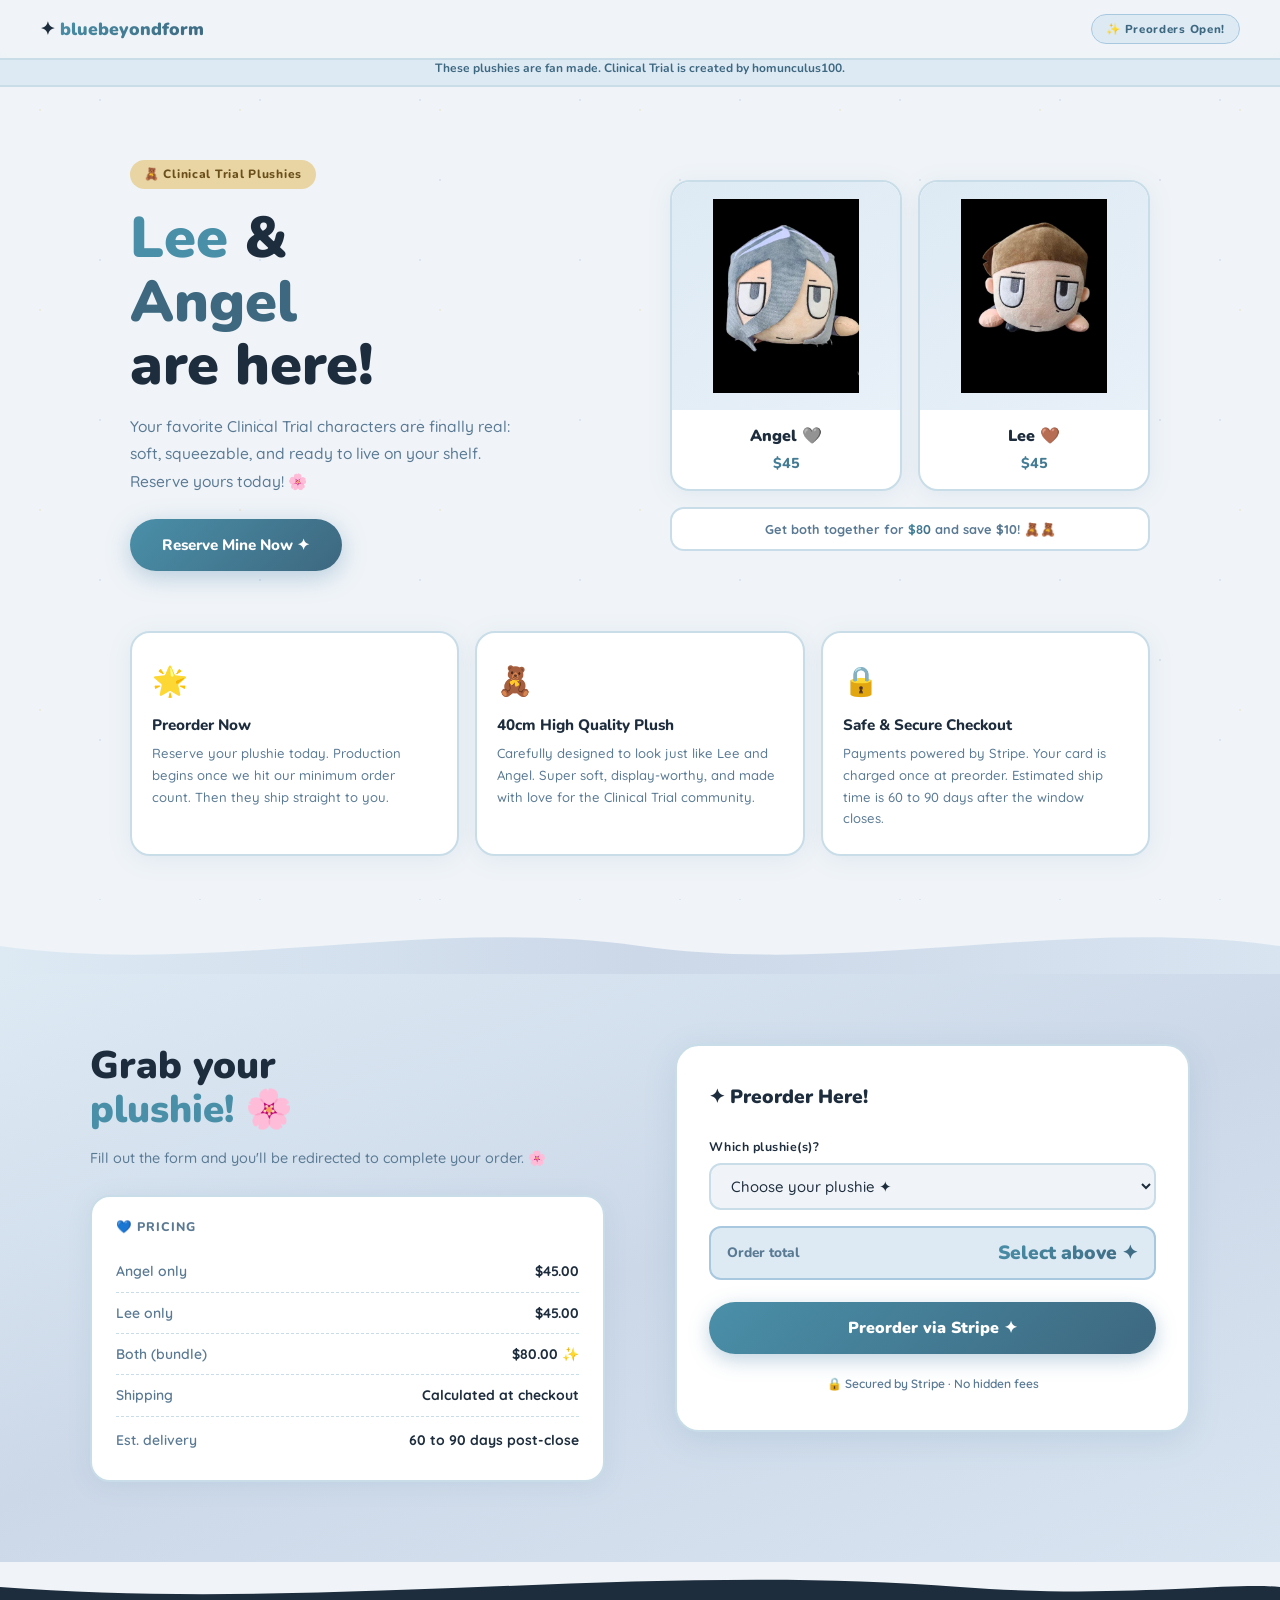
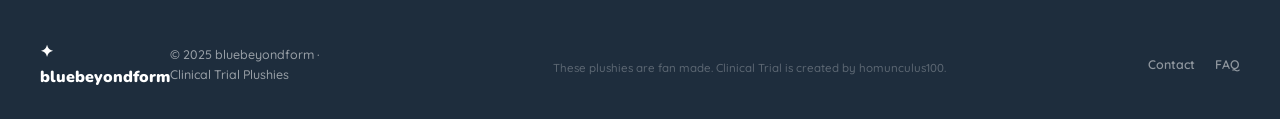
==== index (1).html @ ba19ff81 "Add files via upload" ====
<!DOCTYPE html>
<html lang="en">
<head>
  <meta charset="UTF-8" />
  <meta name="viewport" content="width=device-width, initial-scale=1.0" />
  <title>Clinical Trial Plushies | Preorder Now!</title>
  <link href="https://fonts.googleapis.com/css2?family=Nunito:wght@400;600;700;800;900&family=Quicksand:wght@400;500;600;700&display=swap" rel="stylesheet" />
  <style>
    *, *::before, *::after { box-sizing: border-box; margin: 0; padding: 0; }
    :root {
      --bg: #f0f4f8;
      --surface: #ffffff;
      --ink: #1e2d3d;
      --ink-soft: #5a7a94;
      --blue: #6b9ab8;
      --blue-light: #ddeaf4;
      --blue-mid: #a8c8e0;
      --blue-dark: #3d6880;
      --slate: #8fa8bc;
      --lavender: #b0c4d8;
      --accent: #4a8fa8;
      --accent2: #7bb8d0;
      --yellow: #e8d5a3;
      --border: #c8dde8;
      --font-display: 'Nunito', sans-serif;
      --font-body: 'Quicksand', sans-serif;
      --shadow: 0 4px 24px rgba(74,130,168,0.10);
      --shadow-card: 0 8px 32px rgba(74,130,168,0.15);
    }
    html { scroll-behavior: smooth; }
    body {
      font-family: var(--font-body);
      background: var(--bg);
      color: var(--ink);
      min-height: 100vh;
      font-size: 15px;
      line-height: 1.6;
      overflow-x: hidden;
    }
    body::before {
      content: '';
      position: fixed;
      inset: 0;
      pointer-events: none;
      background-image:
        radial-gradient(circle, #a8c8e0 1.5px, transparent 1.5px),
        radial-gradient(circle, #b0c4d8 1px, transparent 1px),
        radial-gradient(circle, #e8d5a3 1.5px, transparent 1.5px);
      background-size: 160px 160px, 240px 240px, 200px 200px;
      background-position: 20px 20px, 80px 60px, 140px 10px;
      opacity: 0.3;
      z-index: 0;
    }
    nav {
      position: fixed; top:0; left:0; right:0; z-index:100;
      display:flex; align-items:center; justify-content:space-between;
      padding: 14px 40px;
      background: rgba(240,244,248,0.90);
      backdrop-filter: blur(16px);
      border-bottom: 2px solid var(--border);
    }
    .nav-logo {
      font-family: var(--font-display); font-size:1.1rem; font-weight:900;
      color:var(--ink); text-decoration:none;
    }
    .nav-logo span {
      background: linear-gradient(135deg, var(--accent), var(--blue-dark));
      -webkit-background-clip:text; -webkit-text-fill-color:transparent;
    }
    .nav-pill {
      background: var(--blue-light); border: 1.5px solid var(--blue-mid);
      color: var(--blue-dark); font-family:var(--font-display); font-weight:800;
      font-size:0.72rem; letter-spacing:0.06em; padding:5px 14px;
      border-radius:100px; animation: wiggle 3s ease-in-out infinite;
    }
    @keyframes wiggle {
      0%,100% { transform: rotate(-1deg); } 50% { transform: rotate(1.5deg); }
    }
    .hero {
      position:relative; z-index:1;
      padding: 160px 40px 60px;
      max-width:1100px; margin:0 auto;
      display:grid; grid-template-columns:1fr 1fr; gap:60px; align-items:center;
    }
    .eyebrow {
      display:inline-flex; align-items:center; gap:6px;
      background: var(--yellow); color:#6b4f1a;
      font-family:var(--font-display); font-weight:800; font-size:0.75rem;
      letter-spacing:0.06em; padding:5px 14px; border-radius:100px; margin-bottom:18px;
    }
    .hero-text h1 {
      font-family:var(--font-display); font-size:clamp(2.4rem,5vw,3.6rem);
      font-weight:900; line-height:1.1; margin-bottom:16px; color:var(--ink);
    }
    .hero-text h1 .blue { color: var(--accent); }
    .hero-text h1 .slate { color: var(--blue-dark); }
    .hero-text p {
      color:var(--ink-soft); font-size:0.97rem; font-weight:500;
      max-width:380px; margin-bottom:24px; line-height:1.75;
    }
    .cta-btn {
      display:inline-flex; align-items:center; gap:10px;
      background: linear-gradient(135deg, var(--accent), var(--blue-dark));
      color:white; font-family:var(--font-display); font-weight:800;
      font-size:0.95rem; border:none; border-radius:100px;
      padding:14px 32px; cursor:pointer; text-decoration:none;
      box-shadow: 0 6px 24px rgba(74,130,168,0.35);
      transition: transform 0.2s, box-shadow 0.2s;
    }
    .cta-btn:hover { transform:translateY(-3px) scale(1.03); box-shadow:0 12px 32px rgba(74,130,168,0.45); }
    .hero-visual {
      position:relative; z-index:1;
      display:flex; flex-direction:column; align-items:center; gap:16px;
    }
    .char-cards {
      display:grid; grid-template-columns:1fr 1fr; gap:16px; width:100%;
    }
    .char-card {
      background:white; border:2px solid var(--border); border-radius:20px;
      overflow:hidden; box-shadow:var(--shadow);
      display:flex; flex-direction:column; align-items:center;
      transition: transform 0.2s, box-shadow 0.2s;
    }
    .char-card:hover { transform:translateY(-4px); box-shadow:var(--shadow-card); }
    .char-card-img {
      width:100%; aspect-ratio:1;
      background: linear-gradient(145deg, #ddeaf4 0%, #e8f0f8 100%);
      display:flex; align-items:center; justify-content:center;
      overflow:hidden;
    }
    .char-card-img img {
      width:85%; height:85%; object-fit:contain;
      animation: floatPlush 4s ease-in-out infinite;
    }
    .char-card:nth-child(2) .char-card-img img { animation-delay: 0.6s; }
    @keyframes floatPlush {
      0%,100% { transform: translateY(0) rotate(-1deg); }
      50% { transform: translateY(-8px) rotate(1deg); }
    }
    .char-card-info { padding:14px 16px; text-align:center; width:100%; }
    .char-card-info h3 { font-family:var(--font-display); font-weight:900; font-size:1rem; margin-bottom:2px; }
    .char-card-info .char-price {
      font-family:var(--font-display); font-weight:800; font-size:0.9rem;
      background: linear-gradient(135deg, var(--accent), var(--blue-dark));
      -webkit-background-clip:text; -webkit-text-fill-color:transparent;
    }
    .bundle-note {
      background:white; border:2px solid var(--border); border-radius:14px;
      padding:10px 20px; font-size:0.8rem; font-weight:700;
      color:var(--ink-soft); text-align:center; width:100%;
    }
    .bundle-note span {
      background: linear-gradient(135deg, var(--accent), var(--blue-dark));
      -webkit-background-clip:text; -webkit-text-fill-color:transparent;
      font-weight:900;
    }
    .perks {
      position:relative; z-index:1;
      max-width:1100px; margin:0 auto; padding:0 40px 60px;
      display:grid; grid-template-columns:repeat(3,1fr); gap:16px;
    }
    .perk-card {
      background:white; border:2px solid var(--border); border-radius:20px;
      padding:24px 20px; box-shadow:var(--shadow); transition:transform 0.2s;
    }
    .perk-card:hover { transform:translateY(-4px); }
    .perk-icon { font-size:1.8rem; margin-bottom:10px; display:block; }
    .perk-card h3 { font-family:var(--font-display); font-weight:800; font-size:0.95rem; margin-bottom:6px; }
    .perk-card p { font-size:0.82rem; color:var(--ink-soft); font-weight:500; line-height:1.65; }
    .wavy { position:relative; z-index:1; width:100%; overflow:hidden; line-height:0; margin-bottom:-2px; }
    .wavy svg { display:block; }
    .form-section {
      position:relative; z-index:1;
      background: linear-gradient(160deg, #ddeaf4 0%, #ccd8e8 50%, #d8e4f0 100%);
      padding:70px 40px 80px;
    }
    .form-section-inner {
      max-width:1100px; margin:0 auto;
      display:grid; grid-template-columns:1fr 1fr; gap:70px; align-items:start;
    }
    .form-left h2 {
      font-family:var(--font-display); font-weight:900;
      font-size:clamp(1.8rem,3vw,2.5rem); line-height:1.15; margin-bottom:14px;
    }
    .form-left h2 .blue { color:var(--accent); }
    .form-left p {
      color:var(--ink-soft); font-size:0.9rem; font-weight:500;
      margin-bottom:24px; line-height:1.75;
    }
    .math-card {
      background:white; border:2px solid var(--border); border-radius:20px;
      padding:20px 24px; box-shadow:var(--shadow);
    }
    .math-card h4 {
      font-family:var(--font-display); font-weight:800; font-size:0.78rem;
      letter-spacing:0.08em; color:var(--ink-soft); text-transform:uppercase; margin-bottom:14px;
    }
    .math-row {
      display:flex; justify-content:space-between; align-items:center;
      padding:9px 0; border-bottom:1.5px dashed var(--border); font-size:0.87rem;
    }
    .math-row:last-child { border-bottom:none; padding-top:12px; }
    .math-row .label { color:var(--ink-soft); font-weight:600; }
    .math-row .val { font-weight:700; color:var(--ink); }
    .form-box {
      background:white; border:2px solid var(--border); border-radius:24px;
      padding:36px 32px; box-shadow:var(--shadow-card);
    }
    .form-box h3 {
      font-family:var(--font-display); font-weight:900; font-size:1.2rem;
      margin-bottom:24px;
    }
    form { display:flex; flex-direction:column; gap:16px; }
    .field { display:flex; flex-direction:column; gap:6px; }
    .field label {
      font-family:var(--font-display); font-weight:700; font-size:0.78rem;
      color:var(--ink); letter-spacing:0.04em;
    }
    .field input, .field select, .field textarea {
      font-family:var(--font-body); font-size:0.93rem; font-weight:500;
      color:var(--ink); background:var(--bg); border:2px solid var(--border);
      border-radius:12px; padding:11px 16px; outline:none;
      transition: border-color 0.2s, box-shadow 0.2s; width:100%;
    }
    .field input:focus, .field select:focus, .field textarea:focus {
      border-color:var(--blue-mid); box-shadow:0 0 0 3px rgba(168,200,224,0.3);
    }
    .field textarea { resize:vertical; min-height:80px; }
    .field-row { display:grid; grid-template-columns:1fr 1fr; gap:12px; }
    .price-display {
      background: var(--blue-light); border:2px solid var(--blue-mid);
      border-radius:12px; padding:10px 16px;
      display:flex; justify-content:space-between; align-items:center;
    }
    .price-display span { font-family:var(--font-display); font-weight:800; font-size:0.85rem; color:var(--ink-soft); }
    .price-display .live-price {
      font-family:var(--font-display); font-weight:900; font-size:1.2rem;
      background: linear-gradient(135deg, var(--accent), var(--blue-dark));
      -webkit-background-clip:text; -webkit-text-fill-color:transparent;
    }
    .submit-btn {
      display:flex; align-items:center; justify-content:center; gap:10px;
      background: linear-gradient(135deg, var(--accent), var(--blue-dark));
      color:white; font-family:var(--font-display); font-weight:900; font-size:1rem;
      border:none; border-radius:100px; padding:15px 28px; cursor:pointer;
      box-shadow:0 6px 20px rgba(74,130,168,0.35);
      transition:transform 0.2s, box-shadow 0.2s; margin-top:6px; width:100%;
    }
    .submit-btn:hover { transform:translateY(-2px) scale(1.02); box-shadow:0 10px 28px rgba(74,130,168,0.45); }
    .secure-note {
      text-align:center; font-size:0.75rem; color:var(--ink-soft); font-weight:600;
      margin-top:4px; display:flex; align-items:center; justify-content:center; gap:5px;
    }
    .success-msg {
      display:none; flex-direction:column; align-items:center;
      text-align:center; padding:32px 16px; gap:12px;
    }
    .success-msg.visible { display:flex; }
    .success-icon { font-size:3rem; animation:popIn 0.4s cubic-bezier(0.34,1.56,0.64,1); }
    @keyframes popIn { from{transform:scale(0);opacity:0;} to{transform:scale(1);opacity:1;} }
    .success-msg h3 { font-family:var(--font-display); font-weight:900; font-size:1.4rem; }
    .success-msg p { font-size:0.87rem; color:var(--ink-soft); font-weight:500; max-width:280px; }
    .footer-wave { line-height:0; }
    .footer-wave svg { display:block; }
    footer {
      position:relative; z-index:1; background:var(--ink);
      color:rgba(255,255,255,0.55); padding:28px 40px;
      display:flex; justify-content:space-between; align-items:center;
    }
    .foot-logo { font-family:var(--font-display); font-weight:900; font-size:1rem; color:white; }
    footer p { font-size:0.78rem; font-weight:500; }
    footer a { color:rgba(255,255,255,0.5); text-decoration:none; font-size:0.78rem; font-weight:600; }
    footer a:hover { color:var(--blue-mid); }
    .fade-up { opacity:0; transform:translateY(24px); transition:opacity 0.55s ease,transform 0.55s ease; }
    .fade-up.visible { opacity:1; transform:translateY(0); }
    @media(max-width:768px) {
      nav { padding:14px 20px; }
      .hero { grid-template-columns:1fr; padding:110px 20px 40px; gap:32px; }
      .perks { grid-template-columns:1fr; padding:0 20px 40px; }
      .form-section { padding:50px 20px 60px; }
      .form-section-inner { grid-template-columns:1fr; gap:36px; }
      .field-row { grid-template-columns:1fr; }
      footer { flex-direction:column; gap:12px; text-align:center; padding:28px 20px; }
    }
  </style>
</head>
<body>

<nav>
  <a href="#" class="nav-logo">✦ <span>bluebeyondform</span></a>
  <span class="nav-pill">✨ Preorders Open!</span>
</nav>

<div style="position:fixed;top:52px;left:0;right:0;z-index:99;background:var(--blue-light);border-bottom:2px solid var(--border);padding:7px 40px;text-align:center;">
  <p style="font-family:var(--font-display);font-size:0.75rem;font-weight:700;color:var(--blue-dark);">These plushies are fan made. Clinical Trial is created by homunculus100.</p>
</div>

<section class="hero">
  <div class="hero-text fade-up">
    <div class="eyebrow">🧸 Clinical Trial Plushies</div>
    <h1>
      <span class="blue">Lee</span> &amp;<br>
      <span class="slate">Angel</span><br>
      are here!
    </h1>
    <p>Your favorite Clinical Trial characters are finally real: soft, squeezable, and ready to live on your shelf. Reserve yours today! 🌸</p>
    <a href="#preorder" class="cta-btn">Reserve Mine Now ✦</a>
  </div>

  <div class="hero-visual fade-up" style="transition-delay:0.15s">
    <div class="char-cards">
      <div class="char-card">
        <div class="char-card-img">
          <img src="[data-uri]" alt="Angel plushie" />
        </div>
        <div class="char-card-info">
          <h3>Angel 🩶</h3>
          <div class="char-price">$45</div>
        </div>
      </div>
      <div class="char-card">
        <div class="char-card-img">
          <img src="[data-uri]" alt="Lee plushie" />
        </div>
        <div class="char-card-info">
          <h3>Lee 🤎</h3>
          <div class="char-price">$45</div>
        </div>
      </div>
    </div>
    <div class="bundle-note">
      Get both together for <span>$80</span> and save $10! 🧸🧸
    </div>
  </div>
</section>

<section class="perks">
  <div class="perk-card fade-up">
    <span class="perk-icon">🌟</span>
    <h3>Preorder Now</h3>
    <p>Reserve your plushie today. Production begins once we hit our minimum order count. Then they ship straight to you.</p>
  </div>
  <div class="perk-card fade-up" style="transition-delay:0.1s">
    <span class="perk-icon">🧸</span>
    <h3>40cm High Quality Plush</h3>
    <p>Carefully designed to look just like Lee and Angel. Super soft, display-worthy, and made with love for the Clinical Trial community.</p>
  </div>
  <div class="perk-card fade-up" style="transition-delay:0.2s">
    <span class="perk-icon">🔒</span>
    <h3>Safe &amp; Secure Checkout</h3>
    <p>Payments powered by Stripe. Your card is charged once at preorder. Estimated ship time is 60 to 90 days after the window closes.</p>
  </div>
</section>

<div class="wavy">
  <svg viewBox="0 0 1440 60" xmlns="http://www.w3.org/2000/svg" preserveAspectRatio="none" height="60" width="100%">
    <path d="M0,30 C240,60 480,0 720,30 C960,60 1200,0 1440,30 L1440,60 L0,60Z" fill="url(#wg)"/>
    <defs>
      <linearGradient id="wg" x1="0" y1="0" x2="1" y2="0">
        <stop offset="0%" stop-color="#ddeaf4"/>
        <stop offset="50%" stop-color="#ccd8e8"/>
        <stop offset="100%" stop-color="#d8e4f0"/>
      </linearGradient>
    </defs>
  </svg>
</div>

<section class="form-section" id="preorder">
  <div class="form-section-inner">
    <div class="form-left fade-up">
      <h2>Grab your<br><span class="blue">plushie!</span> 🌸</h2>
      <p>Fill out the form and you'll be redirected to complete your order. 🌸</p>
      <div class="math-card">
        <h4>💙 Pricing</h4>
        <div class="math-row">
          <span class="label">Angel only</span>
          <span class="val">$45.00</span>
        </div>
        <div class="math-row">
          <span class="label">Lee only</span>
          <span class="val">$45.00</span>
        </div>
        <div class="math-row">
          <span class="label">Both (bundle)</span>
          <span class="val">$80.00 ✨</span>
        </div>
        <div class="math-row">
          <span class="label">Shipping</span>
          <span class="val">Calculated at checkout</span>
        </div>
        <div class="math-row">
          <span class="label">Est. delivery</span>
          <span class="val">60 to 90 days post-close</span>
        </div>
      </div>
    </div>

    <div class="fade-up" style="transition-delay:0.12s">
      <div class="form-box">
        <h3>✦ Preorder Here!</h3>
        <form id="preorder-form">
          <div class="field">
            <label for="character">Which plushie(s)?</label>
            <select id="character" name="character" required>
              <option value="" disabled selected>Choose your plushie ✦</option>
              <option value="angel" data-price="45">Angel 🐰 · $45</option>
              <option value="lee" data-price="45">Lee 🐶 · $45</option>
              <option value="both" data-price="80">Both 🐰🐶 · $80 (save $10!)</option>
            </select>
          </div>
          <div class="price-display">
            <span>Order total</span>
            <span class="live-price" id="live-price">Select above ✦</span>
          </div>
          <button type="submit" class="submit-btn">Preorder via Stripe ✦</button>
          <p class="secure-note">🔒 Secured by Stripe · No hidden fees</p>
        </form>
        <div class="success-msg" id="success-msg">
          <div class="success-icon">🎉</div>
          <h3>You're on the list!</h3>
          <p>Check your email for confirmation. We'll update you as production gets underway. Thank you! 🌸</p>
        </div>
      </div>
    </div>
  </div>
</section>

<div class="footer-wave">
  <svg viewBox="0 0 1440 50" xmlns="http://www.w3.org/2000/svg" preserveAspectRatio="none" height="50" width="100%">
    <path d="M0,25 C360,50 720,0 1080,25 C1260,37 1380,20 1440,25 L1440,50 L0,50Z" fill="#1e2d3d"/>
  </svg>
</div>

<footer>
  <span class="foot-logo">✦ bluebeyondform</span>
  <p>© 2025 bluebeyondform · Clinical Trial Plushies</p>
  <p style="font-size:0.72rem;opacity:0.5;margin-top:6px;text-align:center;width:100%;">These plushies are fan made. Clinical Trial is created by homunculus100.</p>
  <div style="display:flex;gap:20px;">
    <a href="contact.html">Contact</a>
    <a href="https://bluebeyondform.straw.page/plushiefaq" target="_blank">FAQ</a>
  </div>
</footer>

<script>
  const obs = new IntersectionObserver(entries => {
    entries.forEach(e => { if(e.isIntersecting) e.target.classList.add('visible'); });
  }, { threshold: 0.08 });
  document.querySelectorAll('.fade-up').forEach(el => obs.observe(el));

  const charSelect = document.getElementById('character');
  const livePrice = document.getElementById('live-price');
  const prices = { angel: 45, lee: 45, both: 80 };

  charSelect.addEventListener('change', function() {
    const val = this.value;
    if(prices[val]) livePrice.textContent = '$' + prices[val] + '.00';
  });

  const stripeLinks = {
    angel: 'https://buy.stripe.com/14A5kF2GKaIQ0Ie9qagbm01',
    lee:   'https://buy.stripe.com/6oU28tbdg04c4YucCmgbm00',
    both:  'https://buy.stripe.com/8x2eVf5SW4ksbmS7i2gbm02',
  };

  document.getElementById('preorder-form').addEventListener('submit', function(e) {
    e.preventDefault();
    const character = document.getElementById('character').value;
    if(!character) return;
    window.location.href = stripeLinks[character];
    setTimeout(() => {
      document.getElementById('preorder-form').style.display = 'none';
      document.getElementById('success-msg').classList.add('visible');
    }, 800);
  });
</script>
</body>
</html>
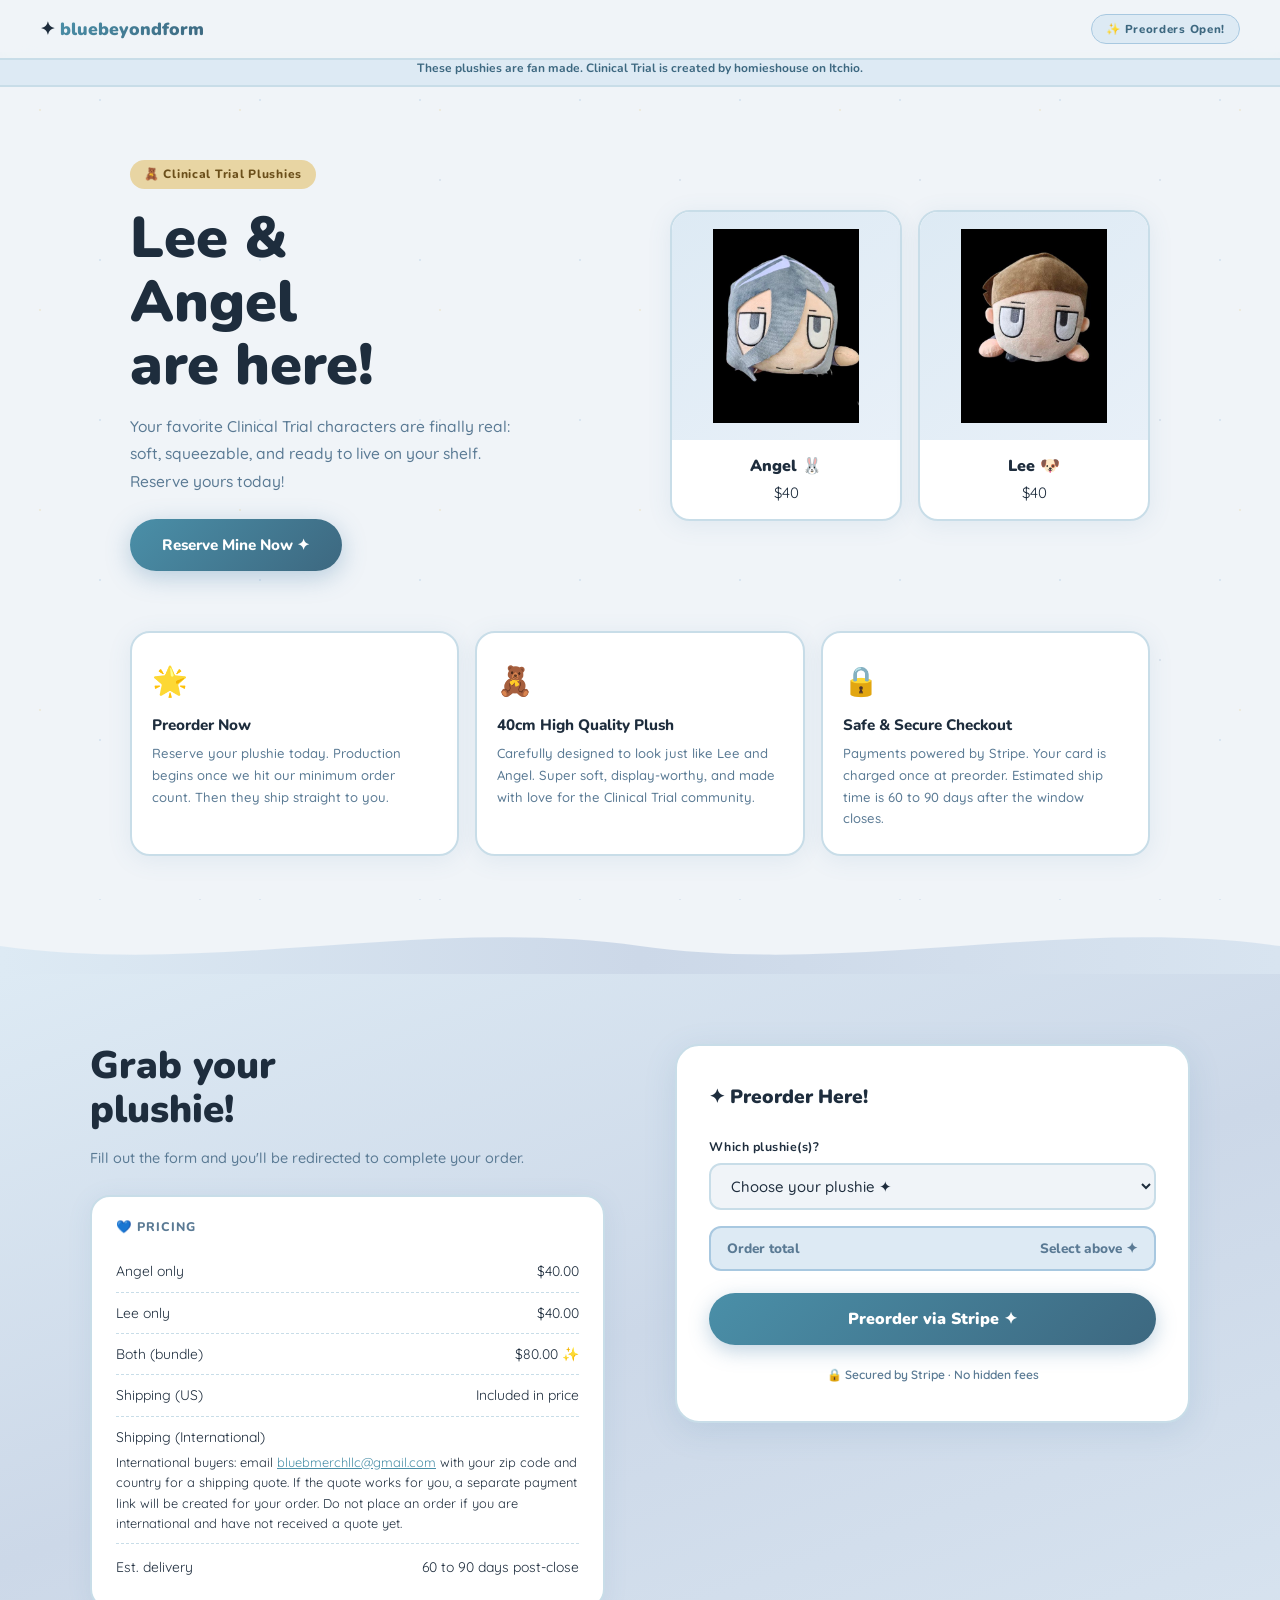
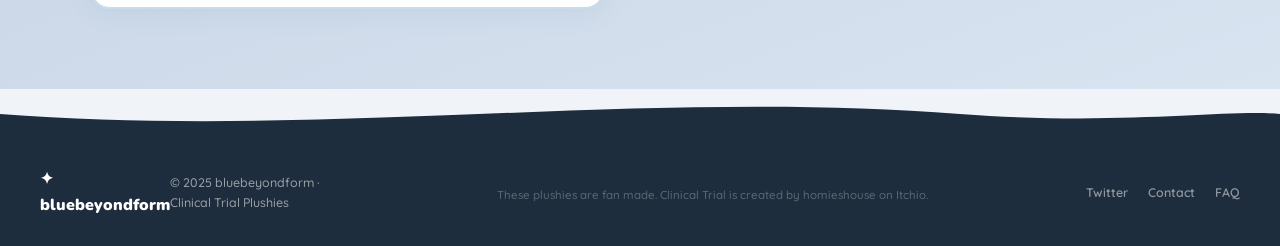
==== commit 3dfda6a6: "Add files via upload" ====
--- a/index (1).html
+++ b/index (1).html
@@ -1,477 +1,480 @@
 <!DOCTYPE html>
 <html lang="en">
 <head>
-  <meta charset="UTF-8" />
-  <meta name="viewport" content="width=device-width, initial-scale=1.0" />
-  <title>Clinical Trial Plushies | Preorder Now!</title>
-  <link href="https://fonts.googleapis.com/css2?family=Nunito:wght@400;600;700;800;900&family=Quicksand:wght@400;500;600;700&display=swap" rel="stylesheet" />
-  <style>
-    *, *::before, *::after { box-sizing: border-box; margin: 0; padding: 0; }
-    :root {
-      --bg: #f0f4f8;
-      --surface: #ffffff;
-      --ink: #1e2d3d;
-      --ink-soft: #5a7a94;
-      --blue: #6b9ab8;
-      --blue-light: #ddeaf4;
-      --blue-mid: #a8c8e0;
-      --blue-dark: #3d6880;
-      --slate: #8fa8bc;
-      --lavender: #b0c4d8;
-      --accent: #4a8fa8;
-      --accent2: #7bb8d0;
-      --yellow: #e8d5a3;
-      --border: #c8dde8;
-      --font-display: 'Nunito', sans-serif;
-      --font-body: 'Quicksand', sans-serif;
-      --shadow: 0 4px 24px rgba(74,130,168,0.10);
-      --shadow-card: 0 8px 32px rgba(74,130,168,0.15);
-    }
-    html { scroll-behavior: smooth; }
-    body {
-      font-family: var(--font-body);
-      background: var(--bg);
-      color: var(--ink);
-      min-height: 100vh;
-      font-size: 15px;
-      line-height: 1.6;
-      overflow-x: hidden;
-    }
-    body::before {
-      content: '';
-      position: fixed;
-      inset: 0;
-      pointer-events: none;
-      background-image:
-        radial-gradient(circle, #a8c8e0 1.5px, transparent 1.5px),
-        radial-gradient(circle, #b0c4d8 1px, transparent 1px),
-        radial-gradient(circle, #e8d5a3 1.5px, transparent 1.5px);
-      background-size: 160px 160px, 240px 240px, 200px 200px;
-      background-position: 20px 20px, 80px 60px, 140px 10px;
-      opacity: 0.3;
-      z-index: 0;
-    }
-    nav {
-      position: fixed; top:0; left:0; right:0; z-index:100;
-      display:flex; align-items:center; justify-content:space-between;
-      padding: 14px 40px;
-      background: rgba(240,244,248,0.90);
-      backdrop-filter: blur(16px);
-      border-bottom: 2px solid var(--border);
-    }
-    .nav-logo {
-      font-family: var(--font-display); font-size:1.1rem; font-weight:900;
-      color:var(--ink); text-decoration:none;
-    }
-    .nav-logo span {
-      background: linear-gradient(135deg, var(--accent), var(--blue-dark));
-      -webkit-background-clip:text; -webkit-text-fill-color:transparent;
-    }
-    .nav-pill {
-      background: var(--blue-light); border: 1.5px solid var(--blue-mid);
-      color: var(--blue-dark); font-family:var(--font-display); font-weight:800;
-      font-size:0.72rem; letter-spacing:0.06em; padding:5px 14px;
-      border-radius:100px; animation: wiggle 3s ease-in-out infinite;
-    }
-    @keyframes wiggle {
-      0%,100% { transform: rotate(-1deg); } 50% { transform: rotate(1.5deg); }
-    }
-    .hero {
-      position:relative; z-index:1;
-      padding: 160px 40px 60px;
-      max-width:1100px; margin:0 auto;
-      display:grid; grid-template-columns:1fr 1fr; gap:60px; align-items:center;
-    }
-    .eyebrow {
-      display:inline-flex; align-items:center; gap:6px;
-      background: var(--yellow); color:#6b4f1a;
-      font-family:var(--font-display); font-weight:800; font-size:0.75rem;
-      letter-spacing:0.06em; padding:5px 14px; border-radius:100px; margin-bottom:18px;
-    }
-    .hero-text h1 {
-      font-family:var(--font-display); font-size:clamp(2.4rem,5vw,3.6rem);
-      font-weight:900; line-height:1.1; margin-bottom:16px; color:var(--ink);
-    }
-    .hero-text h1 .blue { color: var(--accent); }
-    .hero-text h1 .slate { color: var(--blue-dark); }
-    .hero-text p {
-      color:var(--ink-soft); font-size:0.97rem; font-weight:500;
-      max-width:380px; margin-bottom:24px; line-height:1.75;
-    }
-    .cta-btn {
-      display:inline-flex; align-items:center; gap:10px;
-      background: linear-gradient(135deg, var(--accent), var(--blue-dark));
-      color:white; font-family:var(--font-display); font-weight:800;
-      font-size:0.95rem; border:none; border-radius:100px;
-      padding:14px 32px; cursor:pointer; text-decoration:none;
-      box-shadow: 0 6px 24px rgba(74,130,168,0.35);
-      transition: transform 0.2s, box-shadow 0.2s;
-    }
-    .cta-btn:hover { transform:translateY(-3px) scale(1.03); box-shadow:0 12px 32px rgba(74,130,168,0.45); }
-    .hero-visual {
-      position:relative; z-index:1;
-      display:flex; flex-direction:column; align-items:center; gap:16px;
-    }
-    .char-cards {
-      display:grid; grid-template-columns:1fr 1fr; gap:16px; width:100%;
-    }
-    .char-card {
-      background:white; border:2px solid var(--border); border-radius:20px;
-      overflow:hidden; box-shadow:var(--shadow);
-      display:flex; flex-direction:column; align-items:center;
-      transition: transform 0.2s, box-shadow 0.2s;
-    }
-    .char-card:hover { transform:translateY(-4px); box-shadow:var(--shadow-card); }
-    .char-card-img {
-      width:100%; aspect-ratio:1;
-      background: linear-gradient(145deg, #ddeaf4 0%, #e8f0f8 100%);
-      display:flex; align-items:center; justify-content:center;
-      overflow:hidden;
-    }
-    .char-card-img img {
-      width:85%; height:85%; object-fit:contain;
-      animation: floatPlush 4s ease-in-out infinite;
-    }
-    .char-card:nth-child(2) .char-card-img img { animation-delay: 0.6s; }
-    @keyframes floatPlush {
-      0%,100% { transform: translateY(0) rotate(-1deg); }
-      50% { transform: translateY(-8px) rotate(1deg); }
-    }
-    .char-card-info { padding:14px 16px; text-align:center; width:100%; }
-    .char-card-info h3 { font-family:var(--font-display); font-weight:900; font-size:1rem; margin-bottom:2px; }
-    .char-card-info .char-price {
-      font-family:var(--font-display); font-weight:800; font-size:0.9rem;
-      background: linear-gradient(135deg, var(--accent), var(--blue-dark));
-      -webkit-background-clip:text; -webkit-text-fill-color:transparent;
-    }
-    .bundle-note {
-      background:white; border:2px solid var(--border); border-radius:14px;
-      padding:10px 20px; font-size:0.8rem; font-weight:700;
-      color:var(--ink-soft); text-align:center; width:100%;
-    }
-    .bundle-note span {
-      background: linear-gradient(135deg, var(--accent), var(--blue-dark));
-      -webkit-background-clip:text; -webkit-text-fill-color:transparent;
-      font-weight:900;
-    }
-    .perks {
-      position:relative; z-index:1;
-      max-width:1100px; margin:0 auto; padding:0 40px 60px;
-      display:grid; grid-template-columns:repeat(3,1fr); gap:16px;
-    }
-    .perk-card {
-      background:white; border:2px solid var(--border); border-radius:20px;
-      padding:24px 20px; box-shadow:var(--shadow); transition:transform 0.2s;
-    }
-    .perk-card:hover { transform:translateY(-4px); }
-    .perk-icon { font-size:1.8rem; margin-bottom:10px; display:block; }
-    .perk-card h3 { font-family:var(--font-display); font-weight:800; font-size:0.95rem; margin-bottom:6px; }
-    .perk-card p { font-size:0.82rem; color:var(--ink-soft); font-weight:500; line-height:1.65; }
-    .wavy { position:relative; z-index:1; width:100%; overflow:hidden; line-height:0; margin-bottom:-2px; }
-    .wavy svg { display:block; }
-    .form-section {
-      position:relative; z-index:1;
-      background: linear-gradient(160deg, #ddeaf4 0%, #ccd8e8 50%, #d8e4f0 100%);
-      padding:70px 40px 80px;
-    }
-    .form-section-inner {
-      max-width:1100px; margin:0 auto;
-      display:grid; grid-template-columns:1fr 1fr; gap:70px; align-items:start;
-    }
-    .form-left h2 {
-      font-family:var(--font-display); font-weight:900;
-      font-size:clamp(1.8rem,3vw,2.5rem); line-height:1.15; margin-bottom:14px;
-    }
-    .form-left h2 .blue { color:var(--accent); }
-    .form-left p {
-      color:var(--ink-soft); font-size:0.9rem; font-weight:500;
-      margin-bottom:24px; line-height:1.75;
-    }
-    .math-card {
-      background:white; border:2px solid var(--border); border-radius:20px;
-      padding:20px 24px; box-shadow:var(--shadow);
-    }
-    .math-card h4 {
-      font-family:var(--font-display); font-weight:800; font-size:0.78rem;
-      letter-spacing:0.08em; color:var(--ink-soft); text-transform:uppercase; margin-bottom:14px;
-    }
-    .math-row {
-      display:flex; justify-content:space-between; align-items:center;
-      padding:9px 0; border-bottom:1.5px dashed var(--border); font-size:0.87rem;
-    }
-    .math-row:last-child { border-bottom:none; padding-top:12px; }
-    .math-row .label { color:var(--ink-soft); font-weight:600; }
-    .math-row .val { font-weight:700; color:var(--ink); }
-    .form-box {
-      background:white; border:2px solid var(--border); border-radius:24px;
-      padding:36px 32px; box-shadow:var(--shadow-card);
-    }
-    .form-box h3 {
-      font-family:var(--font-display); font-weight:900; font-size:1.2rem;
-      margin-bottom:24px;
-    }
-    form { display:flex; flex-direction:column; gap:16px; }
-    .field { display:flex; flex-direction:column; gap:6px; }
-    .field label {
-      font-family:var(--font-display); font-weight:700; font-size:0.78rem;
-      color:var(--ink); letter-spacing:0.04em;
-    }
-    .field input, .field select, .field textarea {
-      font-family:var(--font-body); font-size:0.93rem; font-weight:500;
-      color:var(--ink); background:var(--bg); border:2px solid var(--border);
-      border-radius:12px; padding:11px 16px; outline:none;
-      transition: border-color 0.2s, box-shadow 0.2s; width:100%;
-    }
-    .field input:focus, .field select:focus, .field textarea:focus {
-      border-color:var(--blue-mid); box-shadow:0 0 0 3px rgba(168,200,224,0.3);
-    }
-    .field textarea { resize:vertical; min-height:80px; }
-    .field-row { display:grid; grid-template-columns:1fr 1fr; gap:12px; }
-    .price-display {
-      background: var(--blue-light); border:2px solid var(--blue-mid);
-      border-radius:12px; padding:10px 16px;
-      display:flex; justify-content:space-between; align-items:center;
-    }
-    .price-display span { font-family:var(--font-display); font-weight:800; font-size:0.85rem; color:var(--ink-soft); }
-    .price-display .live-price {
-      font-family:var(--font-display); font-weight:900; font-size:1.2rem;
-      background: linear-gradient(135deg, var(--accent), var(--blue-dark));
-      -webkit-background-clip:text; -webkit-text-fill-color:transparent;
-    }
-    .submit-btn {
-      display:flex; align-items:center; justify-content:center; gap:10px;
-      background: linear-gradient(135deg, var(--accent), var(--blue-dark));
-      color:white; font-family:var(--font-display); font-weight:900; font-size:1rem;
-      border:none; border-radius:100px; padding:15px 28px; cursor:pointer;
-      box-shadow:0 6px 20px rgba(74,130,168,0.35);
-      transition:transform 0.2s, box-shadow 0.2s; margin-top:6px; width:100%;
-    }
-    .submit-btn:hover { transform:translateY(-2px) scale(1.02); box-shadow:0 10px 28px rgba(74,130,168,0.45); }
-    .secure-note {
-      text-align:center; font-size:0.75rem; color:var(--ink-soft); font-weight:600;
-      margin-top:4px; display:flex; align-items:center; justify-content:center; gap:5px;
-    }
-    .success-msg {
-      display:none; flex-direction:column; align-items:center;
-      text-align:center; padding:32px 16px; gap:12px;
-    }
-    .success-msg.visible { display:flex; }
-    .success-icon { font-size:3rem; animation:popIn 0.4s cubic-bezier(0.34,1.56,0.64,1); }
-    @keyframes popIn { from{transform:scale(0);opacity:0;} to{transform:scale(1);opacity:1;} }
-    .success-msg h3 { font-family:var(--font-display); font-weight:900; font-size:1.4rem; }
-    .success-msg p { font-size:0.87rem; color:var(--ink-soft); font-weight:500; max-width:280px; }
-    .footer-wave { line-height:0; }
-    .footer-wave svg { display:block; }
-    footer {
-      position:relative; z-index:1; background:var(--ink);
-      color:rgba(255,255,255,0.55); padding:28px 40px;
-      display:flex; justify-content:space-between; align-items:center;
-    }
-    .foot-logo { font-family:var(--font-display); font-weight:900; font-size:1rem; color:white; }
-    footer p { font-size:0.78rem; font-weight:500; }
-    footer a { color:rgba(255,255,255,0.5); text-decoration:none; font-size:0.78rem; font-weight:600; }
-    footer a:hover { color:var(--blue-mid); }
-    .fade-up { opacity:0; transform:translateY(24px); transition:opacity 0.55s ease,transform 0.55s ease; }
-    .fade-up.visible { opacity:1; transform:translateY(0); }
-    @media(max-width:768px) {
-      nav { padding:14px 20px; }
-      .hero { grid-template-columns:1fr; padding:110px 20px 40px; gap:32px; }
-      .perks { grid-template-columns:1fr; padding:0 20px 40px; }
-      .form-section { padding:50px 20px 60px; }
-      .form-section-inner { grid-template-columns:1fr; gap:36px; }
-      .field-row { grid-template-columns:1fr; }
-      footer { flex-direction:column; gap:12px; text-align:center; padding:28px 20px; }
-    }
-  </style>
+ <meta charset="UTF-8" />
+ <meta name="viewport" content="width=device-width, initial-scale=1.0" />
+ <title>Clinical Trial Plushies | Preorder Now!</title>
+ <link href="https://fonts.googleapis.com/css2?family=Nunito:wght@400;600;700;800;900&family=Quicksand:wght@400;500;600;700&display=swap" rel="stylesheet" />
+ <style>
+ *, *::before, *::after { box-sizing: border-box; margin: 0; padding: 0; }
+ :root {
+ --bg: #f0f4f8;
+ --surface: #ffffff;
+ --ink: #1e2d3d;
+ --ink-soft: #5a7a94;
+ --blue: #6b9ab8;
+ --blue-light: #ddeaf4;
+ --blue-mid: #a8c8e0;
+ --blue-dark: #3d6880;
+ --slate: #8fa8bc;
+ --lavender: #b0c4d8;
+ --accent: #4a8fa8;
+ --accent2: #7bb8d0;
+ --yellow: #e8d5a3;
+ --border: #c8dde8;
+ --font-display: 'Nunito', sans-serif;
+ --font-body: 'Quicksand', sans-serif;
+ --shadow: 0 4px 24px rgba(74,130,168,0.10);
+ --shadow-card: 0 8px 32px rgba(74,130,168,0.15);
+ }
+ html { scroll-behavior: smooth; }
+ body {
+ font-family: var(--font-body);
+ background: var(--bg);
+ color: var(--ink);
+ min-height: 100vh;
+ font-size: 15px;
+ line-height: 1.6;
+ overflow-x: hidden;
+ }
+ body::before {
+ content: '';
+ position: fixed;
+ inset: 0;
+ pointer-events: none;
+ background-image:
+ radial-gradient(circle, #a8c8e0 1.5px, transparent 1.5px),
+ radial-gradient(circle, #b0c4d8 1px, transparent 1px),
+ radial-gradient(circle, #e8d5a3 1.5px, transparent 1.5px);
+ background-size: 160px 160px, 240px 240px, 200px 200px;
+ background-position: 20px 20px, 80px 60px, 140px 10px;
+ opacity: 0.3;
+ z-index: 0;
+ }
+ nav {
+ position: fixed; top:0; left:0; right:0; z-index:100;
+ display:flex; align-items:center; justify-content:space-between;
+ padding: 14px 40px;
+ background: rgba(240,244,248,0.90);
+ backdrop-filter: blur(16px);
+ border-bottom: 2px solid var(--border);
+ }
+.nav-logo {
+ font-family: var(--font-display); font-size:1.1rem; font-weight:900;
+ color:var(--ink); text-decoration:none;
+ }
+.nav-logo span {
+ background: linear-gradient(135deg, var(--accent), var(--blue-dark));
+ -webkit-background-clip:text; -webkit-text-fill-color:transparent;
+ }
+.nav-pill {
+ background: var(--blue-light); border: 1.5px solid var(--blue-mid);
+ color: var(--blue-dark); font-family:var(--font-display); font-weight:800;
+ font-size:0.72rem; letter-spacing:0.06em; padding:5px 14px;
+ border-radius:100px; animation: wiggle 3s ease-in-out infinite;
+ }
+ @keyframes wiggle {
+ 0%,100% { transform: rotate(-1deg); } 50% { transform: rotate(1.5deg); }
+ }
+.hero {
+ position:relative; z-index:1;
+ padding: 160px 40px 60px;
+ max-width:1100px; margin:0 auto;
+ display:grid; grid-template-columns:1fr 1fr; gap:60px; align-items:center;
+ }
+.eyebrow {
+ display:inline-flex; align-items:center; gap:6px;
+ background: var(--yellow); color:#6b4f1a;
+ font-family:var(--font-display); font-weight:800; font-size:0.75rem;
+ letter-spacing:0.06em; padding:5px 14px; border-radius:100px; margin-bottom:18px;
+ }
+.hero-text h1 {
+ font-family:var(--font-display); font-size:clamp(2.4rem,5vw,3.6rem);
+ font-weight:900; line-height:1.1; margin-bottom:16px; color:var(--ink);
+ }
+.hero-text h1.blue { color: var(--accent); }
+.hero-text h1.slate { color: var(--blue-dark); }
+.hero-text p {
+ color:var(--ink-soft); font-size:0.97rem; font-weight:500;
+ max-width:380px; margin-bottom:24px; line-height:1.75;
+ }
+.cta-btn {
+ display:inline-flex; align-items:center; gap:10px;
+ background: linear-gradient(135deg, var(--accent), var(--blue-dark));
+ color:white; font-family:var(--font-display); font-weight:800;
+ font-size:0.95rem; border:none; border-radius:100px;
+ padding:14px 32px; cursor:pointer; text-decoration:none;
+ box-shadow: 0 6px 24px rgba(74,130,168,0.35);
+ transition: transform 0.2s, box-shadow 0.2s;
+ }
+.cta-btn:hover { transform:translateY(-3px) scale(1.03); box-shadow:0 12px 32px rgba(74,130,168,0.45); }
+.hero-visual {
+ position:relative; z-index:1;
+ display:flex; flex-direction:column; align-items:center; gap:16px;
+ }
+.char-cards {
+ display:grid; grid-template-columns:1fr 1fr; gap:16px; width:100%;
+ }
+.char-card {
+ background:white; border:2px solid var(--border); border-radius:20px;
+ overflow:hidden; box-shadow:var(--shadow);
+ display:flex; flex-direction:column; align-items:center;
+ transition: transform 0.2s, box-shadow 0.2s;
+ }
+.char-card:hover { transform:translateY(-4px); box-shadow:var(--shadow-card); }
+.char-card-img {
+ width:100%; aspect-ratio:1;
+ background: linear-gradient(145deg, #ddeaf4 0%, #e8f0f8 100%);
+ display:flex; align-items:center; justify-content:center;
+ overflow:hidden;
+ }
+.char-card-img img {
+ width:85%; height:85%; object-fit:contain;
+ animation: floatPlush 4s ease-in-out infinite;
+ }
+.char-card:nth-child(2).char-card-img img { animation-delay: 0.6s; }
+ @keyframes floatPlush {
+ 0%,100% { transform: translateY(0) rotate(-1deg); }
+ 50% { transform: translateY(-8px) rotate(1deg); }
+ }
+.char-card-info { padding:14px 16px; text-align:center; width:100%; }
+.char-card-info h3 { font-family:var(--font-display); font-weight:900; font-size:1rem; margin-bottom:2px; }
+.char-card-info.char-price {
+ font-family:var(--font-display); font-weight:800; font-size:0.9rem;
+ background: linear-gradient(135deg, var(--accent), var(--blue-dark));
+ -webkit-background-clip:text; -webkit-text-fill-color:transparent;
+ }
+.bundle-note {
+ background:white; border:2px solid var(--border); border-radius:14px;
+ padding:10px 20px; font-size:0.8rem; font-weight:700;
+ color:var(--ink-soft); text-align:center; width:100%;
+ }
+.bundle-note span {
+ background: linear-gradient(135deg, var(--accent), var(--blue-dark));
+ -webkit-background-clip:text; -webkit-text-fill-color:transparent;
+ font-weight:900;
+ }
+.perks {
+ position:relative; z-index:1;
+ max-width:1100px; margin:0 auto; padding:0 40px 60px;
+ display:grid; grid-template-columns:repeat(3,1fr); gap:16px;
+ }
+.perk-card {
+ background:white; border:2px solid var(--border); border-radius:20px;
+ padding:24px 20px; box-shadow:var(--shadow); transition:transform 0.2s;
+ }
+.perk-card:hover { transform:translateY(-4px); }
+.perk-icon { font-size:1.8rem; margin-bottom:10px; display:block; }
+.perk-card h3 { font-family:var(--font-display); font-weight:800; font-size:0.95rem; margin-bottom:6px; }
+.perk-card p { font-size:0.82rem; color:var(--ink-soft); font-weight:500; line-height:1.65; }
+.wavy { position:relative; z-index:1; width:100%; overflow:hidden; line-height:0; margin-bottom:-2px; }
+.wavy svg { display:block; }
+.form-section {
+ position:relative; z-index:1;
+ background: linear-gradient(160deg, #ddeaf4 0%, #ccd8e8 50%, #d8e4f0 100%);
+ padding:70px 40px 80px;
+ }
+.form-section-inner {
+ max-width:1100px; margin:0 auto;
+ display:grid; grid-template-columns:1fr 1fr; gap:70px; align-items:start;
+ }
+.form-left h2 {
+ font-family:var(--font-display); font-weight:900;
+ font-size:clamp(1.8rem,3vw,2.5rem); line-height:1.15; margin-bottom:14px;
+ }
+.form-left h2.blue { color:var(--accent); }
+.form-left p {
+ color:var(--ink-soft); font-size:0.9rem; font-weight:500;
+ margin-bottom:24px; line-height:1.75;
+ }
+.math-card {
+ background:white; border:2px solid var(--border); border-radius:20px;
+ padding:20px 24px; box-shadow:var(--shadow);
+ }
+.math-card h4 {
+ font-family:var(--font-display); font-weight:800; font-size:0.78rem;
+ letter-spacing:0.08em; color:var(--ink-soft); text-transform:uppercase; margin-bottom:14px;
+ }
+.math-row {
+ display:flex; justify-content:space-between; align-items:center;
+ padding:9px 0; border-bottom:1.5px dashed var(--border); font-size:0.87rem;
+ }
+.math-row:last-child { border-bottom:none; padding-top:12px; }
+.math-row.label { color:var(--ink-soft); font-weight:600; }
+.math-row.val { font-weight:700; color:var(--ink); }
+.form-box {
+ background:white; border:2px solid var(--border); border-radius:24px;
+ padding:36px 32px; box-shadow:var(--shadow-card);
+ }
+.form-box h3 {
+ font-family:var(--font-display); font-weight:900; font-size:1.2rem;
+ margin-bottom:24px;
+ }
+ form { display:flex; flex-direction:column; gap:16px; }
+.field { display:flex; flex-direction:column; gap:6px; }
+.field label {
+ font-family:var(--font-display); font-weight:700; font-size:0.78rem;
+ color:var(--ink); letter-spacing:0.04em;
+ }
+.field input,.field select,.field textarea {
+ font-family:var(--font-body); font-size:0.93rem; font-weight:500;
+ color:var(--ink); background:var(--bg); border:2px solid var(--border);
+ border-radius:12px; padding:11px 16px; outline:none;
+ transition: border-color 0.2s, box-shadow 0.2s; width:100%;
+ }
+.field input:focus,.field select:focus,.field textarea:focus {
+ border-color:var(--blue-mid); box-shadow:0 0 0 3px rgba(168,200,224,0.3);
+ }
+.field textarea { resize:vertical; min-height:80px; }
+.field-row { display:grid; grid-template-columns:1fr 1fr; gap:12px; }
+.price-display {
+ background: var(--blue-light); border:2px solid var(--blue-mid);
+ border-radius:12px; padding:10px 16px;
+ display:flex; justify-content:space-between; align-items:center;
+ }
+.price-display span { font-family:var(--font-display); font-weight:800; font-size:0.85rem; color:var(--ink-soft); }
+.price-display.live-price {
+ font-family:var(--font-display); font-weight:900; font-size:1.2rem;
+ background: linear-gradient(135deg, var(--accent), var(--blue-dark));
+ -webkit-background-clip:text; -webkit-text-fill-color:transparent;
+ }
+.submit-btn {
+ display:flex; align-items:center; justify-content:center; gap:10px;
+ background: linear-gradient(135deg, var(--accent), var(--blue-dark));
+ color:white; font-family:var(--font-display); font-weight:900; font-size:1rem;
+ border:none; border-radius:100px; padding:15px 28px; cursor:pointer;
+ box-shadow:0 6px 20px rgba(74,130,168,0.35);
+ transition:transform 0.2s, box-shadow 0.2s; margin-top:6px; width:100%;
+ }
+.submit-btn:hover { transform:translateY(-2px) scale(1.02); box-shadow:0 10px 28px rgba(74,130,168,0.45); }
+.secure-note {
+ text-align:center; font-size:0.75rem; color:var(--ink-soft); font-weight:600;
+ margin-top:4px; display:flex; align-items:center; justify-content:center; gap:5px;
+ }
+.success-msg {
+ display:none; flex-direction:column; align-items:center;
+ text-align:center; padding:32px 16px; gap:12px;
+ }
+.success-msg.visible { display:flex; }
+.success-icon { font-size:3rem; animation:popIn 0.4s cubic-bezier(0.34,1.56,0.64,1); }
+ @keyframes popIn { from{transform:scale(0);opacity:0;} to{transform:scale(1);opacity:1;} }
+.success-msg h3 { font-family:var(--font-display); font-weight:900; font-size:1.4rem; }
+.success-msg p { font-size:0.87rem; color:var(--ink-soft); font-weight:500; max-width:280px; }
+.footer-wave { line-height:0; }
+.footer-wave svg { display:block; }
+ footer {
+ position:relative; z-index:1; background:var(--ink);
+ color:rgba(255,255,255,0.55); padding:28px 40px;
+ display:flex; justify-content:space-between; align-items:center;
+ }
+.foot-logo { font-family:var(--font-display); font-weight:900; font-size:1rem; color:white; }
+ footer p { font-size:0.78rem; font-weight:500; }
+ footer a { color:rgba(255,255,255,0.5); text-decoration:none; font-size:0.78rem; font-weight:600; }
+ footer a:hover { color:var(--blue-mid); }
+.fade-up { opacity:0; transform:translateY(24px); transition:opacity 0.55s ease,transform 0.55s ease; }
+.fade-up.visible { opacity:1; transform:translateY(0); }
+ @media(max-width:768px) {
+ nav { padding:14px 20px; }
+.hero { grid-template-columns:1fr; padding:110px 20px 40px; gap:32px; }
+.perks { grid-template-columns:1fr; padding:0 20px 40px; }
+.form-section { padding:50px 20px 60px; }
+.form-section-inner { grid-template-columns:1fr; gap:36px; }
+.field-row { grid-template-columns:1fr; }
+ footer { flex-direction:column; gap:12px; text-align:center; padding:28px 20px; }
+ }
+ </style>
 </head>
 <body>
 
 <nav>
-  <a href="#" class="nav-logo">✦ <span>bluebeyondform</span></a>
-  <span class="nav-pill">✨ Preorders Open!</span>
+ <a href="#" class="nav-logo">✦ <span>bluebeyondform</span></a>
+ <span class="nav-pill">✨ Preorders Open!</span>
 </nav>
 
 <div style="position:fixed;top:52px;left:0;right:0;z-index:99;background:var(--blue-light);border-bottom:2px solid var(--border);padding:7px 40px;text-align:center;">
-  <p style="font-family:var(--font-display);font-size:0.75rem;font-weight:700;color:var(--blue-dark);">These plushies are fan made. Clinical Trial is created by homunculus100.</p>
+ <p style="font-family:var(--font-display);font-size:0.75rem;font-weight:700;color:var(--blue-dark);">These plushies are fan made. Clinical Trial is created by homieshouse on Itchio.</p>
 </div>
 
 <section class="hero">
-  <div class="hero-text fade-up">
-    <div class="eyebrow">🧸 Clinical Trial Plushies</div>
-    <h1>
-      <span class="blue">Lee</span> &amp;<br>
-      <span class="slate">Angel</span><br>
-      are here!
-    </h1>
-    <p>Your favorite Clinical Trial characters are finally real: soft, squeezable, and ready to live on your shelf. Reserve yours today! 🌸</p>
-    <a href="#preorder" class="cta-btn">Reserve Mine Now ✦</a>
-  </div>
-
-  <div class="hero-visual fade-up" style="transition-delay:0.15s">
+ <div class="hero-text fade-up">
+ <div class="eyebrow">🧸 Clinical Trial Plushies</div>
+ <h1>
+ <span class="blue">Lee</span> &amp;<br>
+ <span class="slate">Angel</span><br>
+ are here!
+ </h1>
+ <p>Your favorite Clinical Trial characters are finally real: soft, squeezable, and ready to live on your shelf. Reserve yours today! </p>
+ <a href="#preorder" class="cta-btn">Reserve Mine Now ✦</a>
+ </div>
+
+ <div class="hero-visual fade-up" style="transition-delay:0.15s">
     <div class="char-cards">
       <div class="char-card">
         <div class="char-card-img">
-          <img src="[data-uri]" alt="Angel plushie" />
+          <img src="[data-uri]" alt="Angel plushie" style="animation: floatPlush 4s ease-in-out infinite;" />
         </div>
         <div class="char-card-info">
-          <h3>Angel 🩶</h3>
-          <div class="char-price">$45</div>
+          <h3>Angel 🐰</h3>
+          <div class="char-price">$40</div>
         </div>
       </div>
       <div class="char-card">
         <div class="char-card-img">
-          <img src="[data-uri]" alt="Lee plushie" />
+          <img src="[data-uri]" alt="Lee plushie" style="animation: floatPlush 4s ease-in-out infinite 0.6s;" />
         </div>
         <div class="char-card-info">
-          <h3>Lee 🤎</h3>
-          <div class="char-price">$45</div>
-        </div>
-      </div>
-    </div>
-    <div class="bundle-note">
-      Get both together for <span>$80</span> and save $10! 🧸🧸
-    </div>
-  </div>
-</section>
-
-<section class="perks">
-  <div class="perk-card fade-up">
-    <span class="perk-icon">🌟</span>
-    <h3>Preorder Now</h3>
-    <p>Reserve your plushie today. Production begins once we hit our minimum order count. Then they ship straight to you.</p>
-  </div>
-  <div class="perk-card fade-up" style="transition-delay:0.1s">
-    <span class="perk-icon">🧸</span>
-    <h3>40cm High Quality Plush</h3>
-    <p>Carefully designed to look just like Lee and Angel. Super soft, display-worthy, and made with love for the Clinical Trial community.</p>
-  </div>
-  <div class="perk-card fade-up" style="transition-delay:0.2s">
-    <span class="perk-icon">🔒</span>
-    <h3>Safe &amp; Secure Checkout</h3>
-    <p>Payments powered by Stripe. Your card is charged once at preorder. Estimated ship time is 60 to 90 days after the window closes.</p>
-  </div>
-</section>
-
-<div class="wavy">
-  <svg viewBox="0 0 1440 60" xmlns="http://www.w3.org/2000/svg" preserveAspectRatio="none" height="60" width="100%">
-    <path d="M0,30 C240,60 480,0 720,30 C960,60 1200,0 1440,30 L1440,60 L0,60Z" fill="url(#wg)"/>
-    <defs>
-      <linearGradient id="wg" x1="0" y1="0" x2="1" y2="0">
-        <stop offset="0%" stop-color="#ddeaf4"/>
-        <stop offset="50%" stop-color="#ccd8e8"/>
-        <stop offset="100%" stop-color="#d8e4f0"/>
-      </linearGradient>
-    </defs>
-  </svg>
-</div>
-
-<section class="form-section" id="preorder">
-  <div class="form-section-inner">
-    <div class="form-left fade-up">
-      <h2>Grab your<br><span class="blue">plushie!</span> 🌸</h2>
-      <p>Fill out the form and you'll be redirected to complete your order. 🌸</p>
-      <div class="math-card">
-        <h4>💙 Pricing</h4>
-        <div class="math-row">
-          <span class="label">Angel only</span>
-          <span class="val">$45.00</span>
-        </div>
-        <div class="math-row">
-          <span class="label">Lee only</span>
-          <span class="val">$45.00</span>
-        </div>
-        <div class="math-row">
-          <span class="label">Both (bundle)</span>
-          <span class="val">$80.00 ✨</span>
-        </div>
-        <div class="math-row">
-          <span class="label">Shipping</span>
-          <span class="val">Calculated at checkout</span>
-        </div>
-        <div class="math-row">
-          <span class="label">Est. delivery</span>
-          <span class="val">60 to 90 days post-close</span>
-        </div>
-      </div>
-    </div>
-
-    <div class="fade-up" style="transition-delay:0.12s">
-      <div class="form-box">
-        <h3>✦ Preorder Here!</h3>
-        <form id="preorder-form">
-          <div class="field">
-            <label for="character">Which plushie(s)?</label>
-            <select id="character" name="character" required>
-              <option value="" disabled selected>Choose your plushie ✦</option>
-              <option value="angel" data-price="45">Angel 🐰 · $45</option>
-              <option value="lee" data-price="45">Lee 🐶 · $45</option>
-              <option value="both" data-price="80">Both 🐰🐶 · $80 (save $10!)</option>
-            </select>
-          </div>
-          <div class="price-display">
-            <span>Order total</span>
-            <span class="live-price" id="live-price">Select above ✦</span>
-          </div>
-          <button type="submit" class="submit-btn">Preorder via Stripe ✦</button>
-          <p class="secure-note">🔒 Secured by Stripe · No hidden fees</p>
-        </form>
-        <div class="success-msg" id="success-msg">
-          <div class="success-icon">🎉</div>
-          <h3>You're on the list!</h3>
-          <p>Check your email for confirmation. We'll update you as production gets underway. Thank you! 🌸</p>
+          <h3>Lee 🐶</h3>
+          <div class="char-price">$40</div>
         </div>
       </div>
     </div>
   </div>
 </section>
 
+<section class="perks">
+ <div class="perk-card fade-up">
+ <span class="perk-icon">🌟</span>
+ <h3>Preorder Now</h3>
+ <p>Reserve your plushie today. Production begins once we hit our minimum order count. Then they ship straight to you.</p>
+ </div>
+ <div class="perk-card fade-up" style="transition-delay:0.1s">
+ <span class="perk-icon">🧸</span>
+ <h3>40cm High Quality Plush</h3>
+ <p>Carefully designed to look just like Lee and Angel. Super soft, display-worthy, and made with love for the Clinical Trial community.</p>
+ </div>
+ <div class="perk-card fade-up" style="transition-delay:0.2s">
+ <span class="perk-icon">🔒</span>
+ <h3>Safe &amp; Secure Checkout</h3>
+ <p>Payments powered by Stripe. Your card is charged once at preorder. Estimated ship time is 60 to 90 days after the window closes.</p>
+ </div>
+
+</section>
+
+<div class="wavy">
+ <svg viewBox="0 0 1440 60" xmlns="http://www.w3.org/2000/svg" preserveAspectRatio="none" height="60" width="100%">
+ <path d="M0,30 C240,60 480,0 720,30 C960,60 1200,0 1440,30 L1440,60 L0,60Z" fill="url(#wg)"/>
+ <defs>
+ <linearGradient id="wg" x1="0" y1="0" x2="1" y2="0">
+ <stop offset="0%" stop-color="#ddeaf4"/>
+ <stop offset="50%" stop-color="#ccd8e8"/>
+ <stop offset="100%" stop-color="#d8e4f0"/>
+ </linearGradient>
+ </defs>
+ </svg>
+</div>
+
+<section class="form-section" id="preorder">
+ <div class="form-section-inner">
+ <div class="form-left fade-up">
+ <h2>Grab your<br><span class="blue">plushie!</span> </h2>
+ <p>Fill out the form and you'll be redirected to complete your order. </p>
+ <div class="math-card">
+ <h4>💙 Pricing</h4>
+ <div class="math-row">
+ <span class="label">Angel only</span>
+ <span class="val">$40.00</span>
+ </div>
+ <div class="math-row">
+ <span class="label">Lee only</span>
+ <span class="val">$40.00</span>
+ </div>
+ <div class="math-row">
+ <span class="label">Both (bundle)</span>
+ <span class="val">$80.00 ✨</span>
+ </div>
+ <div class="math-row">
+ <span class="label">Shipping (US)</span>
+ <span class="val">Included in price</span>
+ </div>
+ <div class="math-row" style="flex-direction:column;align-items:flex-start;gap:4px;">
+ <span class="label">Shipping (International)</span>
+ <span class="val" style="font-size:0.8rem;">International buyers: email <a href="mailto:bluebmerchllc@gmail.com?subject=International Shipping Quote" style="color:var(--accent);">bluebmerchllc@gmail.com</a> with your zip code and country for a shipping quote. If the quote works for you, a separate payment link will be created for your order. Do not place an order if you are international and have not received a quote yet.</span>
+ </div>
+ <div class="math-row">
+ <span class="label">Est. delivery</span>
+ <span class="val">60 to 90 days post-close</span>
+ </div>
+ </div>
+ </div>
+
+ <div class="fade-up" style="transition-delay:0.12s">
+ <div class="form-box">
+ <h3>✦ Preorder Here!</h3>
+ <form id="preorder-form">
+ <div class="field">
+ <label for="character">Which plushie(s)?</label>
+ <select id="character" name="character" required>
+ <option value="" disabled selected>Choose your plushie ✦</option>
+ <option value="angel" data-price="40">Angel 🐰 · $40</option>
+ <option value="lee" data-price="40">Lee 🐶 · $40</option>
+ <option value="both" data-price="80">Both 🐰🐶 · $80</option>
+ </select>
+ </div>
+ <div class="price-display">
+ <span>Order total</span>
+ <span class="live-price" id="live-price">Select above ✦</span>
+ </div>
+ <button type="submit" class="submit-btn">Preorder via Stripe ✦</button>
+ <p class="secure-note">🔒 Secured by Stripe · No hidden fees</p>
+ </form>
+ <div class="success-msg" id="success-msg">
+ <div class="success-icon">🧸</div>
+ <h3>Thank you!</h3>
+ <p>Check your email for confirmation. We'll update you as production gets underway. Thank you! </p>
+ </div>
+ </div>
+ </div>
+ </div>
+</section>
+
 <div class="footer-wave">
-  <svg viewBox="0 0 1440 50" xmlns="http://www.w3.org/2000/svg" preserveAspectRatio="none" height="50" width="100%">
-    <path d="M0,25 C360,50 720,0 1080,25 C1260,37 1380,20 1440,25 L1440,50 L0,50Z" fill="#1e2d3d"/>
-  </svg>
+ <svg viewBox="0 0 1440 50" xmlns="http://www.w3.org/2000/svg" preserveAspectRatio="none" height="50" width="100%">
+ <path d="M0,25 C360,50 720,0 1080,25 C1260,37 1380,20 1440,25 L1440,50 L0,50Z" fill="#1e2d3d"/>
+ </svg>
 </div>
 
 <footer>
-  <span class="foot-logo">✦ bluebeyondform</span>
-  <p>© 2025 bluebeyondform · Clinical Trial Plushies</p>
-  <p style="font-size:0.72rem;opacity:0.5;margin-top:6px;text-align:center;width:100%;">These plushies are fan made. Clinical Trial is created by homunculus100.</p>
-  <div style="display:flex;gap:20px;">
-    <a href="contact.html">Contact</a>
-    <a href="https://bluebeyondform.straw.page/plushiefaq" target="_blank">FAQ</a>
-  </div>
+ <span class="foot-logo">✦ bluebeyondform</span>
+ <p>© 2025 bluebeyondform · Clinical Trial Plushies</p>
+ <p style="font-size:0.72rem;opacity:0.5;margin-top:6px;text-align:center;width:100%;">These plushies are fan made. Clinical Trial is created by homieshouse on Itchio.</p>
+ <div style="display:flex;gap:20px;">
+ <a href="https://x.com/bluebeyondform" target="_blank">Twitter</a>
+ <a href="contact.html">Contact</a>
+ <a href="https://bluebeyondform.straw.page/plushiefaq" target="_blank">FAQ</a>
+ </div>
 </footer>
 
 <script>
-  const obs = new IntersectionObserver(entries => {
-    entries.forEach(e => { if(e.isIntersecting) e.target.classList.add('visible'); });
-  }, { threshold: 0.08 });
-  document.querySelectorAll('.fade-up').forEach(el => obs.observe(el));
-
-  const charSelect = document.getElementById('character');
-  const livePrice = document.getElementById('live-price');
-  const prices = { angel: 45, lee: 45, both: 80 };
-
-  charSelect.addEventListener('change', function() {
-    const val = this.value;
-    if(prices[val]) livePrice.textContent = '$' + prices[val] + '.00';
-  });
-
-  const stripeLinks = {
-    angel: 'https://buy.stripe.com/14A5kF2GKaIQ0Ie9qagbm01',
-    lee:   'https://buy.stripe.com/6oU28tbdg04c4YucCmgbm00',
-    both:  'https://buy.stripe.com/8x2eVf5SW4ksbmS7i2gbm02',
-  };
-
-  document.getElementById('preorder-form').addEventListener('submit', function(e) {
-    e.preventDefault();
-    const character = document.getElementById('character').value;
-    if(!character) return;
-    window.location.href = stripeLinks[character];
-    setTimeout(() => {
-      document.getElementById('preorder-form').style.display = 'none';
-      document.getElementById('success-msg').classList.add('visible');
-    }, 800);
-  });
+ const obs = new IntersectionObserver(entries => {
+ entries.forEach(e => { if(e.isIntersecting) e.target.classList.add('visible'); });
+ }, { threshold: 0.08 });
+ document.querySelectorAll('.fade-up').forEach(el => obs.observe(el));
+
+ const charSelect = document.getElementById('character');
+ const livePrice = document.getElementById('live-price');
+ const prices = { angel: 40, lee: 40, both: 80 };
+
+ charSelect.addEventListener('change', function() {
+ const val = this.value;
+ if(prices[val]) livePrice.textContent = '$' + prices[val] + '.00';
+ });
+
+ const stripeLinks = {
+ angel: 'https://buy.stripe.com/14A5kF2GKaIQ0Ie9qagbm01',
+ lee: 'https://buy.stripe.com/6oU28tbdg04c4YucCmgbm00',
+ both: 'https://buy.stripe.com/8x2eVf5SW4ksbmS7i2gbm02',
+ };
+
+ document.getElementById('preorder-form').addEventListener('submit', function(e) {
+ e.preventDefault();
+ const character = document.getElementById('character').value;
+ if(!character) return;
+ window.location.href = stripeLinks[character];
+ setTimeout(() => {
+ document.getElementById('preorder-form').style.display = 'none';
+ document.getElementById('success-msg').classList.add('visible');
+ }, 800);
+ });
 </script>
 </body>
 </html>
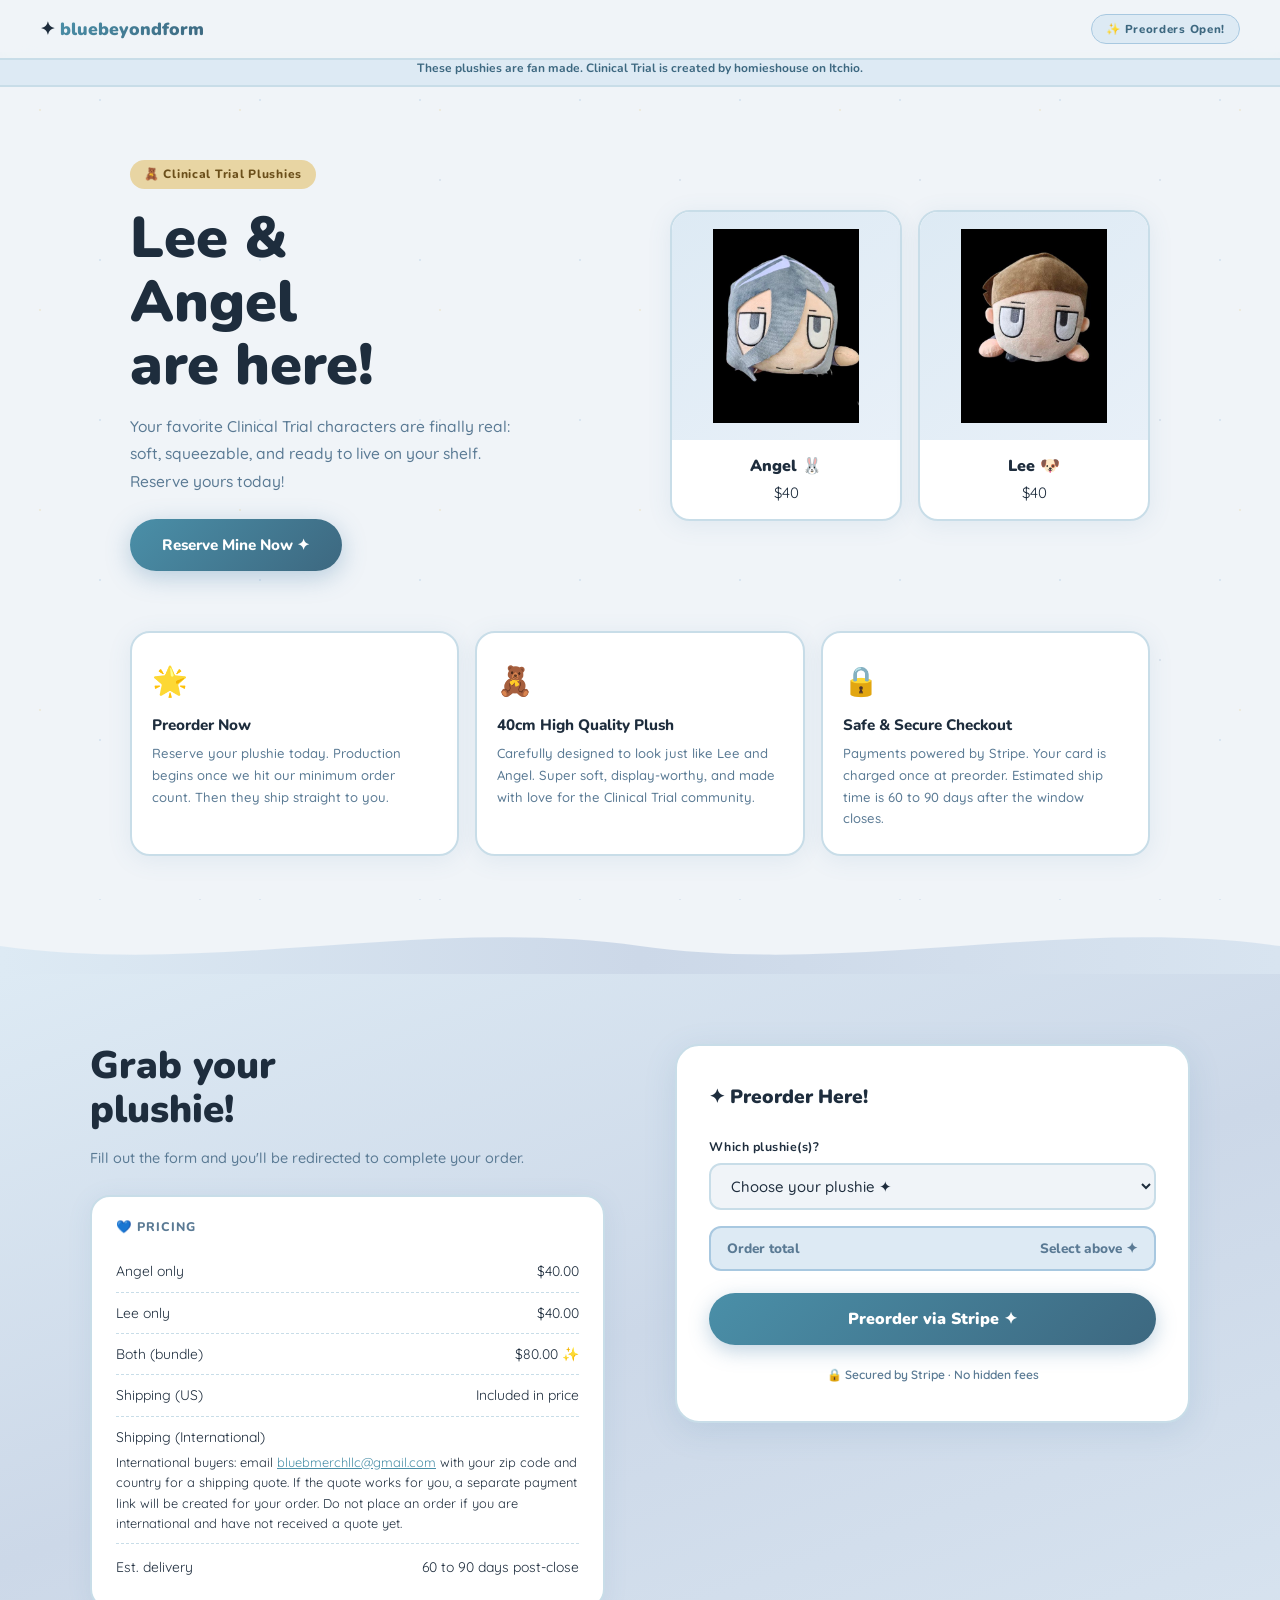
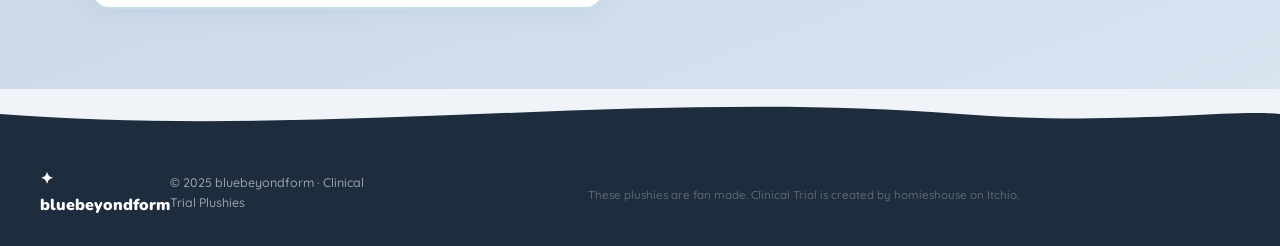
==== commit 2cdd60d5: "Update index (1).html" ====
--- a/index (1).html
+++ b/index (1).html
@@ -438,9 +438,6 @@
  <p>© 2025 bluebeyondform · Clinical Trial Plushies</p>
  <p style="font-size:0.72rem;opacity:0.5;margin-top:6px;text-align:center;width:100%;">These plushies are fan made. Clinical Trial is created by homieshouse on Itchio.</p>
  <div style="display:flex;gap:20px;">
- <a href="https://x.com/bluebeyondform" target="_blank">Twitter</a>
- <a href="contact.html">Contact</a>
- <a href="https://bluebeyondform.straw.page/plushiefaq" target="_blank">FAQ</a>
  </div>
 </footer>
 
@@ -477,4 +474,4 @@
  });
 </script>
 </body>
-</html>+</html>
